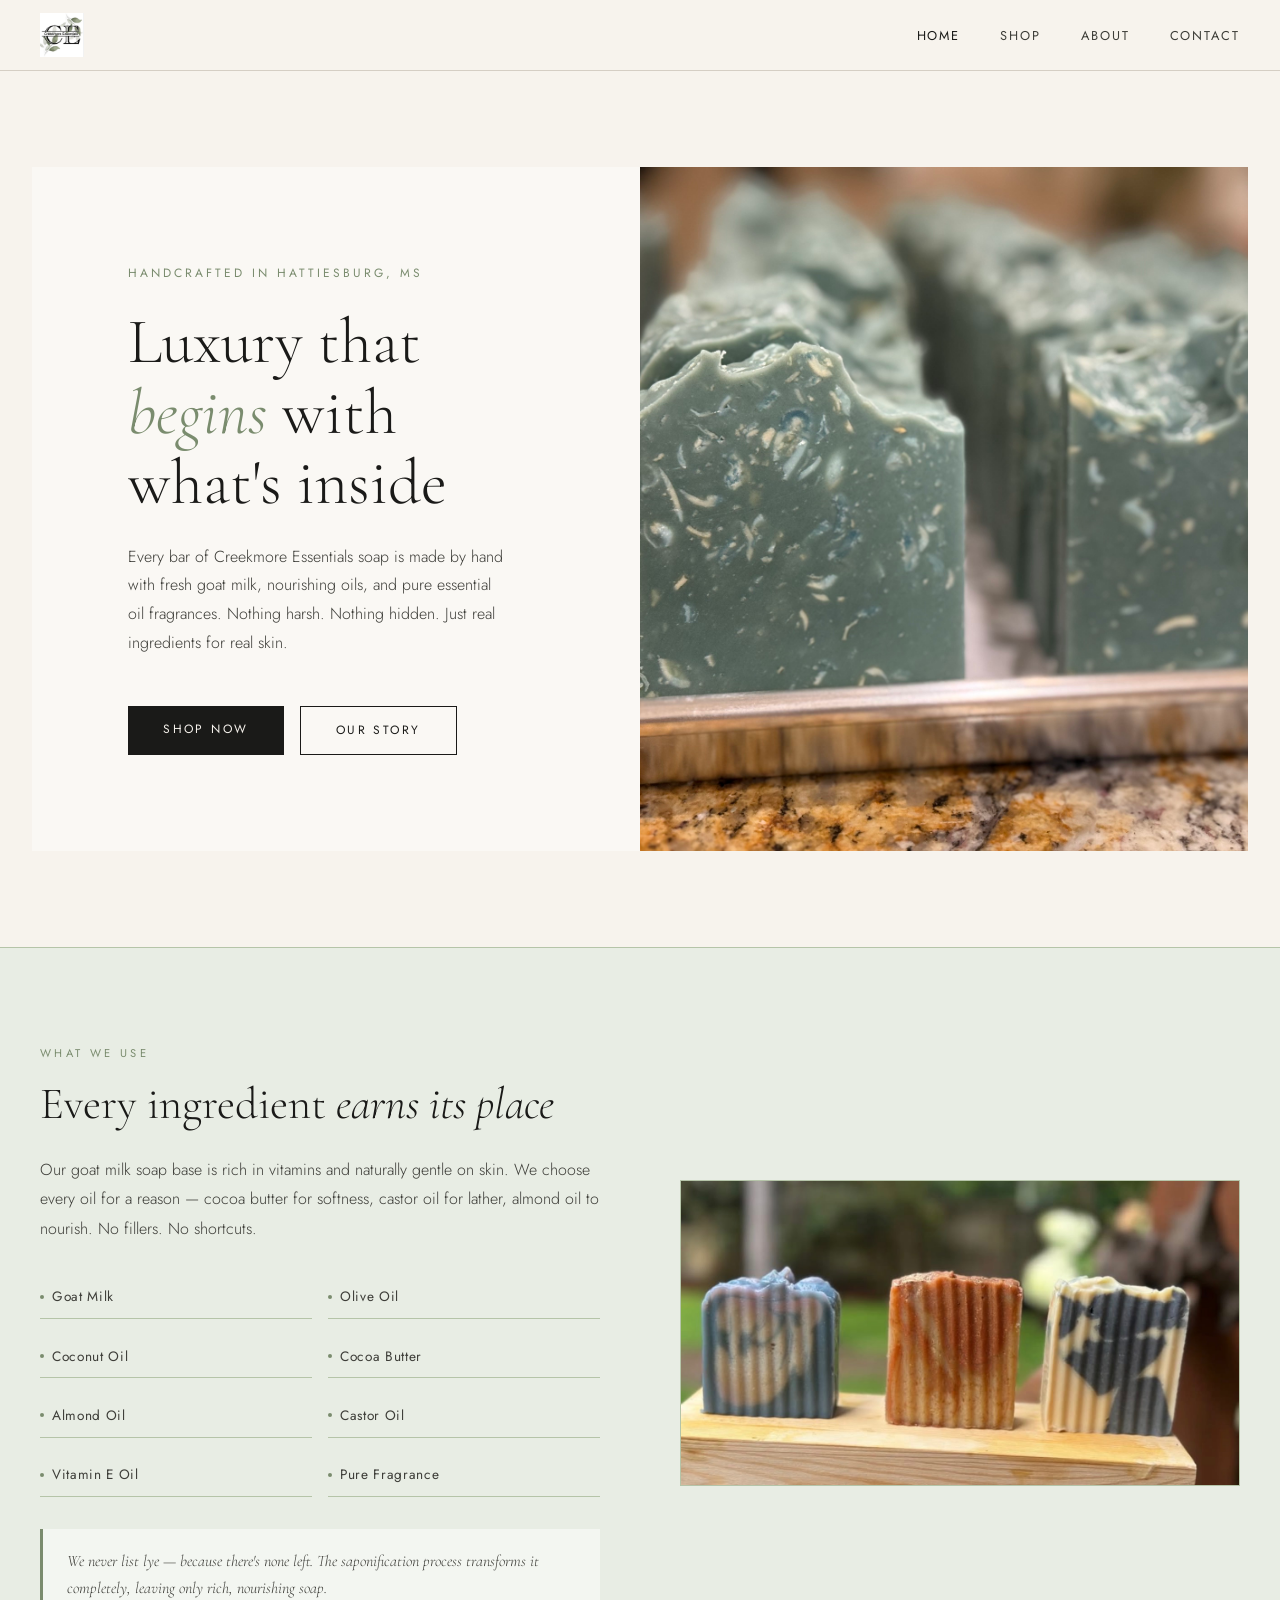
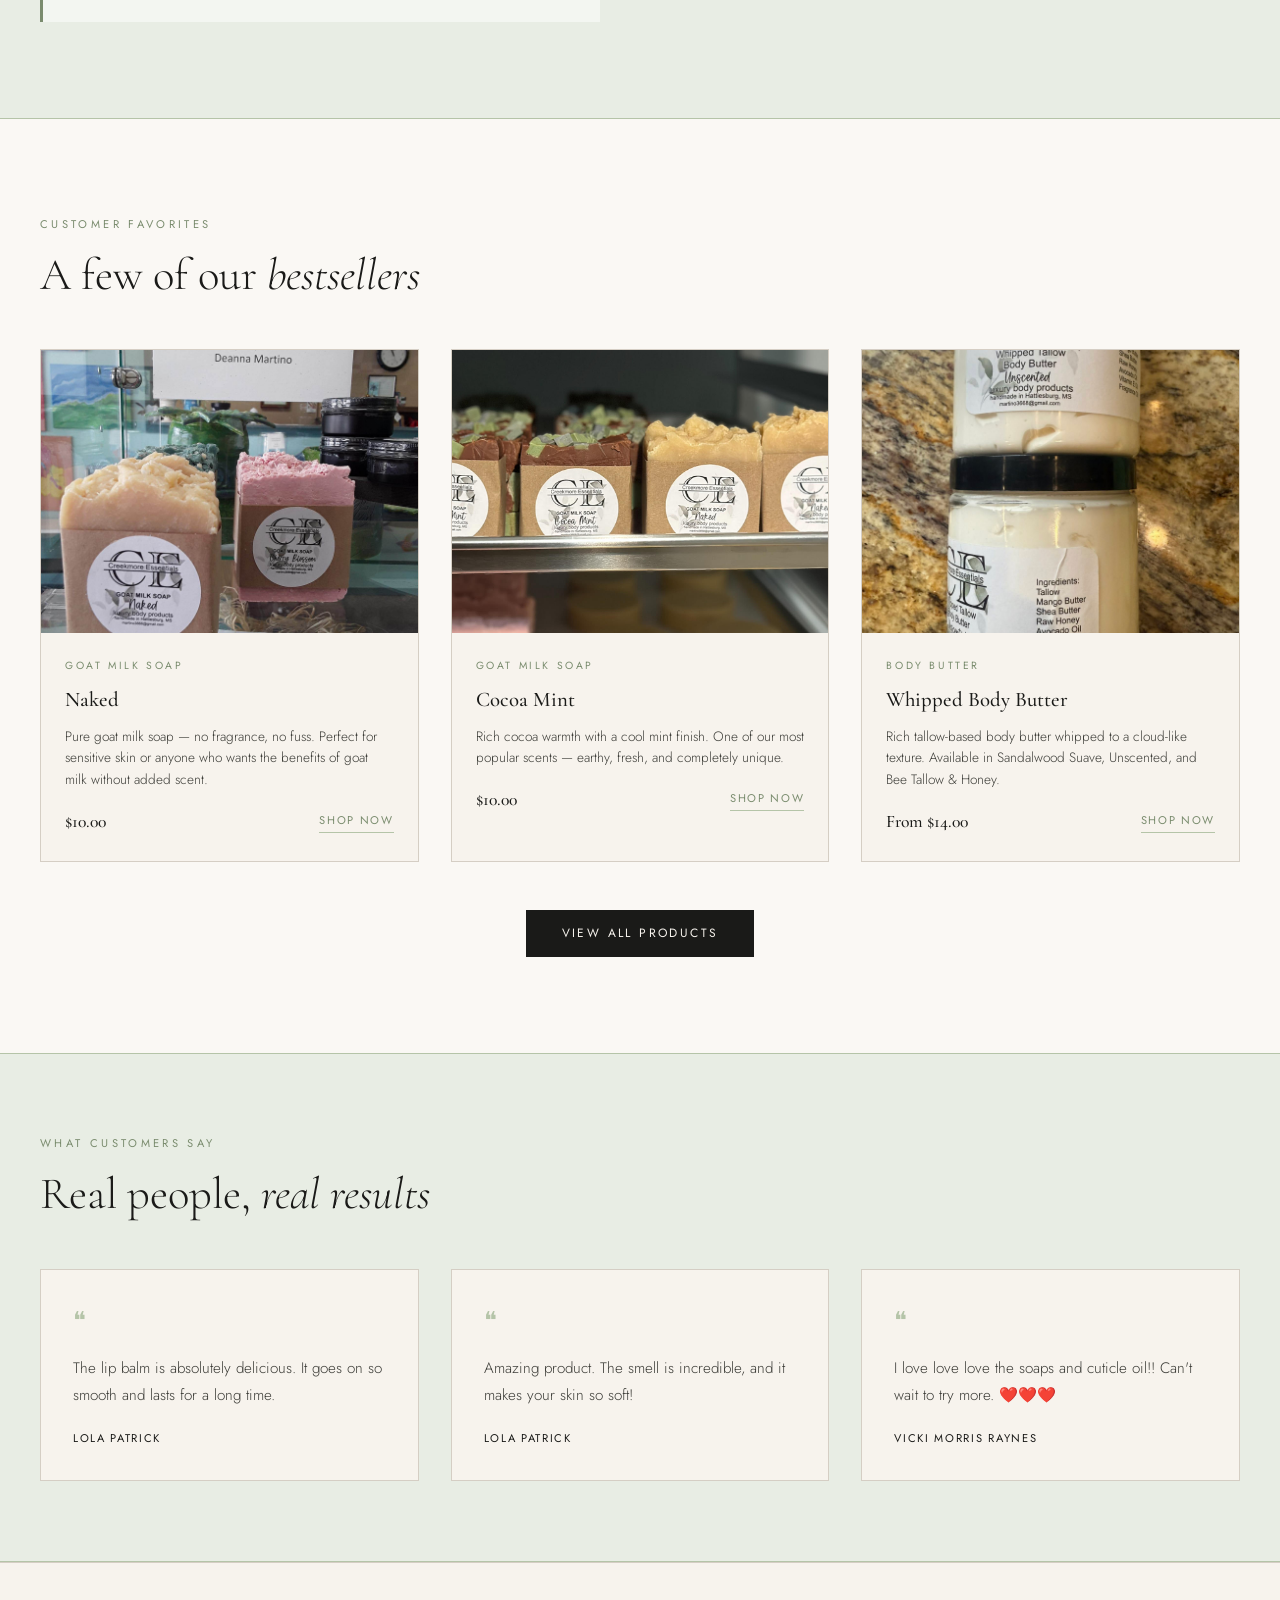
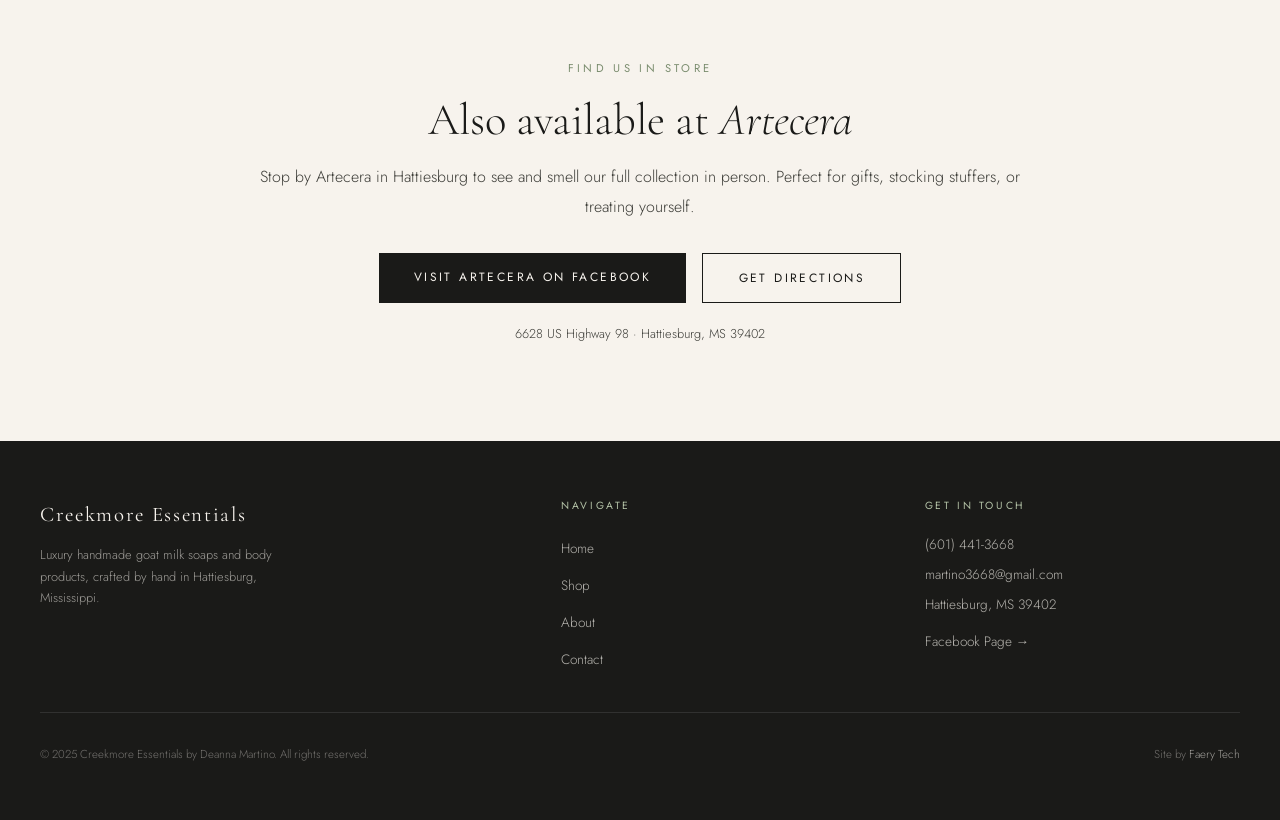
==== index.html @ b6f65c26 "initial commit" ====
<!DOCTYPE html>
<html lang="en">
<head>
  <meta charset="UTF-8" />
  <meta name="viewport" content="width=device-width, initial-scale=1.0" />
  <title>Creekmore Essentials — Luxury Handmade Soaps & Body Products</title>
  <meta name="description" content="Handcrafted luxury goat milk soaps and body products by Deanna Martino. Made with love in Hattiesburg, MS." />
  <link rel="stylesheet" href="styles.css" />
</head>
<body>

  <!-- ===== NAVIGATION ===== -->
  <nav class="nav">
    <div class="nav-inner">
      <a href="index.html" class="nav-logo"><img src="Images/logo.jpg" alt="Creekmore Essentials" /></a>
      <ul class="nav-links" id="navLinks">
        <li><a href="index.html" class="active">Home</a></li>
        <li><a href="shop.html">Shop</a></li>
        <li><a href="about.html">About</a></li>
        <li><a href="contact.html">Contact</a></li>
      </ul>
      <button class="nav-toggle" id="navToggle" aria-label="Toggle navigation">
        <span></span>
        <span></span>
        <span></span>
      </button>
    </div>
  </nav>

  <!-- ===== HERO ===== -->
  <section class="hero">
    <div class="hero-content">
      <p class="hero-eyebrow">Handcrafted in Hattiesburg, MS</p>
      <h1 class="hero-heading">Luxury that <em>begins</em> with what's inside</h1>
      <p class="hero-subtext">Every bar of Creekmore Essentials soap is made by hand with fresh goat milk, nourishing oils, and pure essential oil fragrances. Nothing harsh. Nothing hidden. Just real ingredients for real skin.</p>
      <div class="hero-ctas">
        <a href="shop.html" class="btn-primary">Shop Now</a>
        <a href="about.html" class="btn-outline">Our Story</a>
      </div>
    </div>
    <div class="hero-image">
      <img src="Images/15.jpg" alt="Creekmore Essentials handmade goat milk soaps" />
    </div>
  </section>

  <!-- ===== WHAT'S INSIDE ===== -->
  <section class="ingredients-section">
    <div class="section-inner">
      <div class="ingredients-grid">
        <div>
          <span class="section-label">What We Use</span>
          <h2 class="section-heading">Every ingredient <em>earns its place</em></h2>
          <p class="section-body">Our goat milk soap base is rich in vitamins and naturally gentle on skin. We choose every oil for a reason — cocoa butter for softness, castor oil for lather, almond oil to nourish. No fillers. No shortcuts.</p>
          <ul class="ingredients-list">
            <li>Goat Milk</li>
            <li>Olive Oil</li>
            <li>Coconut Oil</li>
            <li>Cocoa Butter</li>
            <li>Almond Oil</li>
            <li>Castor Oil</li>
            <li>Vitamin E Oil</li>
            <li>Pure Fragrance</li>
          </ul>
          <div class="ingredients-note">
            <p>We never list lye — because there's none left. The saponification process transforms it completely, leaving only rich, nourishing soap.</p>
          </div>
        </div>
        <div>
          <img src="Images/2.jpg" alt="Creekmore Essentials soap bars showing texture and craftsmanship" style="width:100%; border: 1px solid var(--sage-light);" />
        </div>
      </div>
    </div>
  </section>

  <!-- ===== FEATURED PRODUCTS ===== -->
  <section class="featured-section">
    <div class="section-inner">
      <span class="section-label">Customer Favorites</span>
      <h2 class="section-heading">A few of our <em>bestsellers</em></h2>
      <div class="featured-grid">

        <div class="product-card" onclick="location.href='shop.html'">
          <div class="product-card-image">
            <img src="Images/3.jpg" alt="Naked Goat Milk Soap" />
          </div>
          <div class="product-card-body">
            <p class="product-card-category">Goat Milk Soap</p>
            <h3 class="product-card-name">Naked</h3>
            <p class="product-card-desc">Pure goat milk soap — no fragrance, no fuss. Perfect for sensitive skin or anyone who wants the benefits of goat milk without added scent.</p>
            <div class="product-card-footer">
              <span class="product-price">$10.00</span>
              <a href="shop.html" class="product-link">Shop Now</a>
            </div>
          </div>
        </div>

        <div class="product-card" onclick="location.href='shop.html'">
          <div class="product-card-image">
            <img src="Images/5.jpg" alt="Cocoa Mint Goat Milk Soap" />
          </div>
          <div class="product-card-body">
            <p class="product-card-category">Goat Milk Soap</p>
            <h3 class="product-card-name">Cocoa Mint</h3>
            <p class="product-card-desc">Rich cocoa warmth with a cool mint finish. One of our most popular scents — earthy, fresh, and completely unique.</p>
            <div class="product-card-footer">
              <span class="product-price">$10.00</span>
              <a href="shop.html" class="product-link">Shop Now</a>
            </div>
          </div>
        </div>

        <div class="product-card" onclick="location.href='shop.html'">
          <div class="product-card-image">
            <img src="Images/whippedtallowbodybutter.jpg" alt="Creekmore Essentials Body Butter" />
          </div>
          <div class="product-card-body">
            <p class="product-card-category">Body Butter</p>
            <h3 class="product-card-name">Whipped Body Butter</h3>
            <p class="product-card-desc">Rich tallow-based body butter whipped to a cloud-like texture. Available in Sandalwood Suave, Unscented, and Bee Tallow & Honey.</p>
            <div class="product-card-footer">
              <span class="product-price">From $14.00</span>
              <a href="shop.html" class="product-link">Shop Now</a>
            </div>
          </div>
        </div>

      </div>
      <div class="featured-cta">
        <a href="shop.html" class="btn-primary">View All Products</a>
      </div>
    </div>
  </section>

  <!-- ===== REVIEWS ===== -->
  <section style="padding: 5rem 2rem; background-color: var(--sage-pale); border-top: 1px solid var(--sage-light); border-bottom: 1px solid var(--sage-light);">
    <div class="section-inner">
      <span class="section-label">What Customers Say</span>
      <h2 class="section-heading">Real people, <em>real results</em></h2>
      <div style="display: grid; grid-template-columns: repeat(3, 1fr); gap: 2rem; margin-top: 3rem;">

        <div style="background: var(--cream); border: 1px solid var(--border); padding: 2rem;">
          <p style="font-family: var(--font-display); font-size: 1.5rem; color: var(--sage-light); margin-bottom: 0.75rem;">❝</p>
          <p style="font-size: 0.95rem; font-weight: 300; color: var(--ink-light); line-height: 1.8; margin-bottom: 1.25rem;">The lip balm is absolutely delicious. It goes on so smooth and lasts for a long time.</p>
          <p style="font-size: 0.7rem; font-weight: 400; letter-spacing: 0.15em; text-transform: uppercase; color: var(--ink);">Lola Patrick</p>
        </div>

        <div style="background: var(--cream); border: 1px solid var(--border); padding: 2rem;">
          <p style="font-family: var(--font-display); font-size: 1.5rem; color: var(--sage-light); margin-bottom: 0.75rem;">❝</p>
          <p style="font-size: 0.95rem; font-weight: 300; color: var(--ink-light); line-height: 1.8; margin-bottom: 1.25rem;">Amazing product. The smell is incredible, and it makes your skin so soft!</p>
          <p style="font-size: 0.7rem; font-weight: 400; letter-spacing: 0.15em; text-transform: uppercase; color: var(--ink);">Lola Patrick</p>
        </div>

        <div style="background: var(--cream); border: 1px solid var(--border); padding: 2rem;">
          <p style="font-family: var(--font-display); font-size: 1.5rem; color: var(--sage-light); margin-bottom: 0.75rem;">❝</p>
          <p style="font-size: 0.95rem; font-weight: 300; color: var(--ink-light); line-height: 1.8; margin-bottom: 1.25rem;">I love love love the soaps and cuticle oil!! Can't wait to try more. ❤️❤️❤️</p>
          <p style="font-size: 0.7rem; font-weight: 400; letter-spacing: 0.15em; text-transform: uppercase; color: var(--ink);">Vicki Morris Raynes</p>
        </div>

      </div>
    </div>
  </section>

  <!-- ===== SOLD AT ===== -->
  <section class="retail-section">
    <div class="retail-inner">
      <span class="section-label">Find Us In Store</span>
      <h2 class="section-heading">Also available at <em>Artecera</em></h2>
      <p class="section-body">Stop by Artecera in Hattiesburg to see and smell our full collection in person. Perfect for gifts, stocking stuffers, or treating yourself.</p>
      <div style="display:flex; gap:1rem; flex-wrap:wrap; justify-content:center; margin-top:1.5rem;">
        <a href="https://www.facebook.com/artceterastore/" target="_blank" class="btn-primary">Visit Artecera on Facebook</a>
        <a href="https://maps.google.com/?q=6628+US+Highway+98,+Hattiesburg,+MS+39402" target="_blank" class="btn-outline">Get Directions</a>
      </div>
      <p style="font-size:0.8rem; color:var(--ink-light); margin-top:1.25rem;">6628 US Highway 98 · Hattiesburg, MS 39402</p>
    </div>
  </section>

  <!-- ===== FOOTER ===== -->
  <footer class="footer">
    <div class="footer-inner">
      <div>
        <p class="footer-brand-name">Creekmore Essentials</p>
        <p class="footer-tagline">Luxury handmade goat milk soaps and body products, crafted by hand in Hattiesburg, Mississippi.</p>
      </div>
      <div>
        <p class="footer-heading">Navigate</p>
        <ul class="footer-links">
          <li><a href="index.html">Home</a></li>
          <li><a href="shop.html">Shop</a></li>
          <li><a href="about.html">About</a></li>
          <li><a href="contact.html">Contact</a></li>
        </ul>
      </div>
      <div>
        <p class="footer-heading">Get in Touch</p>
        <p class="footer-contact-item"><a href="tel:6014413668">(601) 441-3668</a></p>
        <p class="footer-contact-item"><a href="mailto:martino3668@gmail.com">martino3668@gmail.com</a></p>
        <p class="footer-contact-item">Hattiesburg, MS 39402</p>
        <p class="footer-contact-item" style="margin-top:1rem;"><a href="https://www.facebook.com/profile.php?id=61579328254378" target="_blank">Facebook Page →</a></p>
      </div>
    </div>
    <div class="footer-bottom">
      <p class="footer-copyright">&copy; 2025 Creekmore Essentials by Deanna Martino. All rights reserved.</p>
      <p class="footer-made-by">Site by <a href="https://faerytech.net" target="_blank">Faery Tech</a></p>
    </div>
  </footer>

  <script src="main.js"></script>
</body>
</html>
---- styles.css ----
/* ============================================
   CREEKMORE ESSENTIALS — styles.css
   Luxury handmade soaps & body products
   Deanna Martino | Hattiesburg, MS
   ============================================ */

/* --- Google Fonts --- */
@import url('https://fonts.googleapis.com/css2?family=Cormorant+Garamond:ital,wght@0,300;0,400;0,500;0,600;1,300;1,400&family=Jost:wght@300;400;500&display=swap');

/* --- CSS Variables --- */
:root {
  --cream: #f7f3ed;
  --cream-dark: #ede7dd;
  --ink: #1a1a18;
  --ink-light: #3d3d38;
  --sage: #7a8c6e;
  --sage-light: #b5c4a8;
  --sage-pale: #e8ede4;
  --warm-white: #faf8f4;
  --border: #d5cec4;
  --font-display: 'Cormorant Garamond', Georgia, serif;
  --font-body: 'Jost', sans-serif;
  --transition: 0.3s ease;
}

/* --- Reset --- */
*, *::before, *::after {
  box-sizing: border-box;
  margin: 0;
  padding: 0;
}

html {
  scroll-behavior: smooth;
}

body {
  background-color: var(--cream);
  color: var(--ink);
  font-family: var(--font-body);
  font-weight: 300;
  font-size: 16px;
  line-height: 1.7;
  -webkit-font-smoothing: antialiased;
}

img {
  max-width: 100%;
  display: block;
}

a {
  color: inherit;
  text-decoration: none;
}

/* ============================================
   NAVIGATION
   ============================================ */

.nav {
  position: sticky;
  top: 0;
  z-index: 100;
  background-color: var(--cream);
  border-bottom: 1px solid var(--border);
  padding: 0 2rem;
}

.nav-inner {
  max-width: 1200px;
  margin: 0 auto;
  display: flex;
  align-items: center;
  justify-content: space-between;
  height: 70px;
}

.nav-logo {
  font-family: var(--font-display);
  font-size: 1.3rem;
  font-weight: 500;
  letter-spacing: 0.08em;
  text-transform: uppercase;
}

.nav-logo span {
  color: var(--sage);
}

.nav-logo img {
  height: 44px;
  max-width: 180px;
  width: auto;
  display: block;
}

.nav-links {
  display: flex;
  gap: 2.5rem;
  list-style: none;
}

.nav-links a {
  font-family: var(--font-body);
  font-size: 0.8rem;
  font-weight: 400;
  letter-spacing: 0.15em;
  text-transform: uppercase;
  color: var(--ink-light);
  transition: color var(--transition);
}

.nav-links a:hover,
.nav-links a.active {
  color: var(--ink);
}

/* Mobile nav toggle */
.nav-toggle {
  display: none;
  flex-direction: column;
  gap: 5px;
  cursor: pointer;
  background: none;
  border: none;
  padding: 4px;
}

.nav-toggle span {
  display: block;
  width: 24px;
  height: 1px;
  background-color: var(--ink);
  transition: var(--transition);
}

/* ============================================
   HERO — INDEX
   ============================================ */

.hero {
  min-height: 70vh;
  display: grid;
  grid-template-columns: 1fr 1fr;
  overflow: hidden;
}

.hero-content {
  display: flex;
  flex-direction: column;
  justify-content: center;
  padding: 6rem 5rem 6rem 6rem;
  background-color: var(--warm-white);
}

.hero-eyebrow {
  font-family: var(--font-body);
  font-size: 0.75rem;
  font-weight: 400;
  letter-spacing: 0.25em;
  text-transform: uppercase;
  color: var(--sage);
  margin-bottom: 1.5rem;
}

.hero-heading {
  font-family: var(--font-display);
  font-size: clamp(3rem, 5vw, 5.5rem);
  font-weight: 300;
  line-height: 1.1;
  color: var(--ink);
  margin-bottom: 1.5rem;
}

.hero-heading em {
  font-style: italic;
  color: var(--sage);
}

.hero-subtext {
  font-size: 1rem;
  font-weight: 300;
  color: var(--ink-light);
  max-width: 380px;
  margin-bottom: 3rem;
  line-height: 1.8;
}

.hero-ctas {
  display: flex;
  gap: 1rem;
  flex-wrap: wrap;
}

.btn-primary {
  display: inline-block;
  padding: 0.85rem 2.2rem;
  background-color: var(--ink);
  color: var(--cream);
  font-family: var(--font-body);
  font-size: 0.75rem;
  font-weight: 400;
  letter-spacing: 0.2em;
  text-transform: uppercase;
  transition: background-color var(--transition), color var(--transition);
}

.btn-primary:hover {
  background-color: var(--sage);
}

.btn-outline {
  display: inline-block;
  padding: 0.85rem 2.2rem;
  border: 1px solid var(--ink);
  color: var(--ink);
  font-family: var(--font-body);
  font-size: 0.75rem;
  font-weight: 400;
  letter-spacing: 0.2em;
  text-transform: uppercase;
  transition: background-color var(--transition), color var(--transition), border-color var(--transition);
}

.btn-outline:hover {
  background-color: var(--ink);
  color: var(--cream);
}

.hero-image {
  position: relative;
  overflow: hidden;
}

.hero-image img {
  width: 100%;
  height: 100%;
  object-fit: cover;
  object-position: center;
}

/* ============================================
   SECTION COMMONS
   ============================================ */

section {
  padding: 6rem 2rem;
}

.section-inner {
  max-width: 1200px;
  margin: 0 auto;
}

.section-label {
  font-family: var(--font-body);
  font-size: 0.7rem;
  font-weight: 400;
  letter-spacing: 0.3em;
  text-transform: uppercase;
  color: var(--sage);
  margin-bottom: 1rem;
  display: block;
}

.section-heading {
  font-family: var(--font-display);
  font-size: clamp(2rem, 3.5vw, 3.5rem);
  font-weight: 300;
  line-height: 1.15;
  color: var(--ink);
  margin-bottom: 1.5rem;
}

.section-heading em {
  font-style: italic;
}

.section-body {
  font-size: 1rem;
  font-weight: 300;
  color: var(--ink-light);
  max-width: 600px;
  line-height: 1.85;
}

/* ============================================
   INGREDIENTS HIGHLIGHT — INDEX
   ============================================ */

.ingredients-section {
  background-color: var(--sage-pale);
  border-top: 1px solid var(--sage-light);
  border-bottom: 1px solid var(--sage-light);
}

.ingredients-grid {
  display: grid;
  grid-template-columns: 1fr 1fr;
  gap: 5rem;
  align-items: center;
}

.ingredients-list {
  display: grid;
  grid-template-columns: 1fr 1fr;
  gap: 1rem;
  list-style: none;
  margin-top: 2rem;
}

.ingredients-list li {
  font-size: 0.85rem;
  font-weight: 400;
  letter-spacing: 0.05em;
  color: var(--ink-light);
  padding: 0.6rem 0;
  border-bottom: 1px solid var(--sage-light);
  display: flex;
  align-items: center;
  gap: 0.5rem;
}

.ingredients-list li::before {
  content: '';
  display: inline-block;
  width: 4px;
  height: 4px;
  border-radius: 50%;
  background-color: var(--sage);
  flex-shrink: 0;
}

.ingredients-note {
  margin-top: 2rem;
  padding: 1.2rem 1.5rem;
  border-left: 3px solid var(--sage);
  background-color: rgba(255,255,255,0.5);
}

.ingredients-note p {
  font-family: var(--font-display);
  font-style: italic;
  font-size: 1rem;
  color: var(--ink-light);
  line-height: 1.7;
}

/* ============================================
   FEATURED PRODUCTS — INDEX
   ============================================ */

.featured-section {
  background-color: var(--warm-white);
}

.featured-grid {
  display: grid;
  grid-template-columns: repeat(3, 1fr);
  gap: 2rem;
  margin-top: 3rem;
}

.product-card {
  background-color: var(--cream);
  border: 1px solid var(--border);
  overflow: hidden;
  transition: transform var(--transition), box-shadow var(--transition);
  cursor: pointer;
}

.product-card:hover {
  transform: translateY(-4px);
  box-shadow: 0 12px 40px rgba(26,26,24,0.08);
}

.product-card-image {
  aspect-ratio: 4/3;
  overflow: hidden;
  background-color: var(--cream-dark);
}

.product-card-image img {
  width: 100%;
  height: 100%;
  object-fit: cover;
  transition: transform 0.5s ease;
}

.product-card:hover .product-card-image img {
  transform: scale(1.04);
}

.product-card-body {
  padding: 1.5rem;
}

.product-card-category {
  font-size: 0.65rem;
  font-weight: 400;
  letter-spacing: 0.25em;
  text-transform: uppercase;
  color: var(--sage);
  margin-bottom: 0.5rem;
}

.product-card-name {
  font-family: var(--font-display);
  font-size: 1.3rem;
  font-weight: 500;
  color: var(--ink);
  margin-bottom: 0.5rem;
}

.product-card-desc {
  font-size: 0.85rem;
  font-weight: 300;
  color: var(--ink-light);
  line-height: 1.6;
  margin-bottom: 1rem;
}

.product-card-footer {
  display: flex;
  align-items: center;
  justify-content: space-between;
}

.product-price {
  font-family: var(--font-display);
  font-size: 1.1rem;
  font-weight: 500;
  color: var(--ink);
}

.product-link {
  font-size: 0.7rem;
  font-weight: 400;
  letter-spacing: 0.15em;
  text-transform: uppercase;
  color: var(--sage);
  border-bottom: 1px solid var(--sage-light);
  padding-bottom: 2px;
  transition: color var(--transition), border-color var(--transition);
}

.product-link:hover {
  color: var(--ink);
  border-color: var(--ink);
}

.featured-cta {
  text-align: center;
  margin-top: 3rem;
}

/* ============================================
   SOLD AT — INDEX
   ============================================ */

.retail-section {
  background-color: var(--cream);
  border-top: 1px solid var(--border);
}

.retail-inner {
  max-width: 800px;
  margin: 0 auto;
  text-align: center;
}

.retail-inner .section-heading {
  margin-bottom: 1rem;
}

.retail-inner .section-body {
  max-width: 100%;
  margin: 0 auto 2rem;
}

.retail-tag {
  display: inline-block;
  padding: 0.6rem 1.5rem;
  border: 1px solid var(--ink);
  font-size: 0.75rem;
  font-weight: 400;
  letter-spacing: 0.2em;
  text-transform: uppercase;
  color: var(--ink);
}

/* ============================================
   SHOP PAGE
   ============================================ */

.shop-hero {
  background-color: var(--sage-pale);
  padding: 5rem 2rem 4rem;
  text-align: center;
  border-bottom: 1px solid var(--sage-light);
}

.shop-hero .section-heading {
  margin: 0 auto 1rem;
}

.shop-hero .section-body {
  margin: 0 auto;
  text-align: center;
}

.shop-categories {
  display: flex;
  gap: 0.75rem;
  flex-wrap: wrap;
  justify-content: center;
  margin-top: 2.5rem;
}

.category-btn {
  padding: 0.5rem 1.4rem;
  border: 1px solid var(--border);
  background: var(--cream);
  color: var(--ink-light);
  font-family: var(--font-body);
  font-size: 0.7rem;
  font-weight: 400;
  letter-spacing: 0.15em;
  text-transform: uppercase;
  cursor: pointer;
  transition: all var(--transition);
}

.category-btn:hover,
.category-btn.active {
  background-color: var(--ink);
  color: var(--cream);
  border-color: var(--ink);
}

.shop-section {
  padding: 5rem 2rem;
  background-color: var(--warm-white);
}

.shop-section + .shop-section {
  background-color: var(--cream);
}

.shop-category-heading {
  font-family: var(--font-display);
  font-size: 0.75rem;
  font-weight: 400;
  letter-spacing: 0.3em;
  text-transform: uppercase;
  color: var(--sage);
  margin-bottom: 0.5rem;
}

.shop-category-title {
  font-family: var(--font-display);
  font-size: clamp(1.8rem, 2.5vw, 2.5rem);
  font-weight: 300;
  color: var(--ink);
  margin-bottom: 0.75rem;
}

.shop-category-desc {
  font-size: 0.9rem;
  font-weight: 300;
  color: var(--ink-light);
  max-width: 550px;
  line-height: 1.8;
  margin-bottom: 3rem;
}

.shop-grid {
  display: grid;
  grid-template-columns: repeat(auto-fill, minmax(260px, 1fr));
  gap: 1.5rem;
}

/* Stripe buy button placeholder */
.shop-item {
  background-color: var(--cream);
  border: 1px solid var(--border);
  overflow: hidden;
  transition: transform var(--transition), box-shadow var(--transition);
}

.shop-item:hover {
  transform: translateY(-3px);
  box-shadow: 0 10px 30px rgba(26,26,24,0.07);
}

.shop-item-image {
  aspect-ratio: 1/1;
  overflow: hidden;
  background-color: var(--cream-dark);
}

.shop-item-image img {
  width: 100%;
  height: 100%;
  object-fit: cover;
  transition: transform 0.5s ease;
}

.shop-item:hover .shop-item-image img {
  transform: scale(1.04);
}

.shop-item-info {
  padding: 1.25rem;
}

.shop-item-name {
  font-family: var(--font-display);
  font-size: 1.2rem;
  font-weight: 500;
  color: var(--ink);
  margin-bottom: 0.35rem;
}

.shop-item-scent {
  font-size: 0.78rem;
  font-weight: 300;
  color: var(--ink-light);
  margin-bottom: 0.75rem;
}

.shop-item-ingredients {
  font-size: 0.72rem;
  font-weight: 300;
  color: var(--sage);
  letter-spacing: 0.05em;
  line-height: 1.6;
  margin-bottom: 1rem;
  border-top: 1px solid var(--border);
  padding-top: 0.75rem;
}

.shop-item-footer {
  display: flex;
  align-items: center;
  justify-content: space-between;
  margin-top: 0.5rem;
}

.shop-item-price {
  font-family: var(--font-display);
  font-size: 1.2rem;
  font-weight: 500;
  color: var(--ink);
}

.btn-add-cart {
  padding: 0.55rem 1.2rem;
  background-color: var(--ink);
  color: var(--cream);
  font-family: var(--font-body);
  font-size: 0.65rem;
  font-weight: 400;
  letter-spacing: 0.15em;
  text-transform: uppercase;
  border: none;
  cursor: pointer;
  transition: background-color var(--transition);
}

.btn-add-cart:hover {
  background-color: var(--sage);
}

.stripe-note {
  text-align: center;
  margin-top: 3rem;
  padding: 1.5rem;
  border: 1px solid var(--border);
  max-width: 500px;
  margin-left: auto;
  margin-right: auto;
}

.stripe-note p {
  font-size: 0.8rem;
  font-weight: 300;
  color: var(--ink-light);
  line-height: 1.7;
}

/* ============================================
   ABOUT PAGE
   ============================================ */

.about-hero {
  background-color: var(--sage-pale);
  padding: 6rem 2rem;
  border-bottom: 1px solid var(--sage-light);
}

.about-hero-inner {
  max-width: 1100px;
  margin: 0 auto;
  display: grid;
  grid-template-columns: 1fr 1fr;
  gap: 5rem;
  align-items: center;
}

.about-image {
  border: 1px solid var(--sage-light);
  overflow: hidden;
}

.about-image img {
  width: 100%;
  aspect-ratio: 3/4;
  object-fit: cover;
}

.about-story {
  padding: 4rem 2rem;
}

.about-story-inner {
  max-width: 700px;
  margin: 0 auto;
}

.about-story p {
  font-size: 1rem;
  font-weight: 300;
  color: var(--ink-light);
  line-height: 1.9;
  margin-bottom: 1.5rem;
}

.about-story p:first-of-type {
  font-family: var(--font-display);
  font-size: 1.2rem;
  font-weight: 400;
  font-style: italic;
  color: var(--ink);
  line-height: 1.7;
}

.about-values {
  background-color: var(--cream-dark);
  padding: 5rem 2rem;
}

.values-grid {
  display: grid;
  grid-template-columns: repeat(3, 1fr);
  gap: 2rem;
  margin-top: 3rem;
}

.value-item {
  padding: 2rem;
  background-color: var(--cream);
  border: 1px solid var(--border);
}

.value-number {
  font-family: var(--font-display);
  font-size: 3rem;
  font-weight: 300;
  color: var(--sage-light);
  line-height: 1;
  margin-bottom: 1rem;
}

.value-title {
  font-family: var(--font-display);
  font-size: 1.2rem;
  font-weight: 500;
  color: var(--ink);
  margin-bottom: 0.75rem;
}

.value-text {
  font-size: 0.875rem;
  font-weight: 300;
  color: var(--ink-light);
  line-height: 1.75;
}

/* ============================================
   CONTACT PAGE
   ============================================ */

.contact-hero {
  background-color: var(--sage-pale);
  padding: 5rem 2rem 4rem;
  text-align: center;
  border-bottom: 1px solid var(--sage-light);
}

.contact-section {
  padding: 5rem 2rem;
  background-color: var(--warm-white);
}

.contact-grid {
  max-width: 1000px;
  margin: 0 auto;
  display: grid;
  grid-template-columns: 1fr 1.5fr;
  gap: 5rem;
}

.contact-info h3 {
  font-family: var(--font-display);
  font-size: 1.5rem;
  font-weight: 400;
  color: var(--ink);
  margin-bottom: 1.5rem;
}

.contact-detail {
  margin-bottom: 1.5rem;
}

.contact-detail-label {
  font-size: 0.65rem;
  font-weight: 400;
  letter-spacing: 0.25em;
  text-transform: uppercase;
  color: var(--sage);
  display: block;
  margin-bottom: 0.3rem;
}

.contact-detail-value {
  font-size: 0.95rem;
  font-weight: 300;
  color: var(--ink);
  line-height: 1.6;
}

.contact-detail-value a {
  border-bottom: 1px solid var(--border);
  transition: border-color var(--transition), color var(--transition);
}

.contact-detail-value a:hover {
  color: var(--sage);
  border-color: var(--sage);
}

.contact-social {
  margin-top: 2rem;
  padding-top: 2rem;
  border-top: 1px solid var(--border);
}

.contact-social p {
  font-size: 0.65rem;
  font-weight: 400;
  letter-spacing: 0.25em;
  text-transform: uppercase;
  color: var(--sage);
  margin-bottom: 0.75rem;
}

.contact-social a {
  font-size: 0.9rem;
  font-weight: 400;
  color: var(--ink);
  display: flex;
  align-items: center;
  gap: 0.5rem;
  transition: color var(--transition);
}

.contact-social a:hover {
  color: var(--sage);
}

/* Contact form */
.contact-form {
  display: flex;
  flex-direction: column;
  gap: 1.25rem;
}

.form-group {
  display: flex;
  flex-direction: column;
  gap: 0.4rem;
}

.form-label {
  font-size: 0.65rem;
  font-weight: 400;
  letter-spacing: 0.2em;
  text-transform: uppercase;
  color: var(--ink-light);
}

.form-input,
.form-textarea,
.form-select {
  background-color: var(--cream);
  border: 1px solid var(--border);
  padding: 0.75rem 1rem;
  font-family: var(--font-body);
  font-size: 0.9rem;
  font-weight: 300;
  color: var(--ink);
  outline: none;
  transition: border-color var(--transition);
  width: 100%;
  -webkit-appearance: none;
}

.form-input:focus,
.form-textarea:focus,
.form-select:focus {
  border-color: var(--sage);
}

.form-textarea {
  resize: vertical;
  min-height: 130px;
}

.form-submit {
  align-self: flex-start;
  margin-top: 0.5rem;
}

/* ============================================
   FOOTER
   ============================================ */

.footer {
  background-color: var(--ink);
  color: var(--cream);
  padding: 3.5rem 2rem;
}

.footer-inner {
  max-width: 1200px;
  margin: 0 auto;
  display: grid;
  grid-template-columns: 1.5fr 1fr 1fr;
  gap: 3rem;
}

.footer-brand-name {
  font-family: var(--font-display);
  font-size: 1.3rem;
  font-weight: 400;
  letter-spacing: 0.08em;
  margin-bottom: 0.75rem;
  color: var(--cream);
}

.footer-tagline {
  font-size: 0.8rem;
  font-weight: 300;
  color: rgba(247,243,237,0.6);
  line-height: 1.7;
  max-width: 260px;
}

.footer-heading {
  font-size: 0.65rem;
  font-weight: 400;
  letter-spacing: 0.25em;
  text-transform: uppercase;
  color: var(--sage-light);
  margin-bottom: 1.25rem;
}

.footer-links {
  list-style: none;
  display: flex;
  flex-direction: column;
  gap: 0.6rem;
}

.footer-links a {
  font-size: 0.85rem;
  font-weight: 300;
  color: rgba(247,243,237,0.7);
  transition: color var(--transition);
}

.footer-links a:hover {
  color: var(--cream);
}

.footer-contact-item {
  font-size: 0.85rem;
  font-weight: 300;
  color: rgba(247,243,237,0.7);
  margin-bottom: 0.5rem;
  line-height: 1.6;
}

.footer-contact-item a {
  color: inherit;
  transition: color var(--transition);
}

.footer-contact-item a:hover {
  color: var(--cream);
}

.footer-bottom {
  max-width: 1200px;
  margin: 2.5rem auto 0;
  padding-top: 2rem;
  border-top: 1px solid rgba(255,255,255,0.1);
  display: flex;
  align-items: center;
  justify-content: space-between;
}

.footer-copyright {
  font-size: 0.72rem;
  font-weight: 300;
  color: rgba(247,243,237,0.4);
}

.footer-made-by {
  font-size: 0.72rem;
  font-weight: 300;
  color: rgba(247,243,237,0.4);
}

.footer-made-by a {
  color: rgba(247,243,237,0.6);
  transition: color var(--transition);
}

.footer-made-by a:hover {
  color: var(--cream);
}

/* ============================================
   PAGE HEADER (inner pages)
   ============================================ */

.page-header {
  background-color: var(--sage-pale);
  padding: 4rem 2rem 3.5rem;
  border-bottom: 1px solid var(--sage-light);
  text-align: center;
}

.page-header .section-heading {
  margin: 0 auto 0.75rem;
}

.page-header .section-body {
  margin: 0 auto;
}

/* ============================================
   RESPONSIVE
   ============================================ */

@media (max-width: 900px) {
  .hero {
    grid-template-columns: 1fr;
    min-height: auto;
  }

  .hero-image {
    height: 50vw;
    min-height: 280px;
  }

  .hero-content {
    padding: 4rem 2rem;
  }

  .ingredients-grid,
  .about-hero-inner,
  .contact-grid {
    grid-template-columns: 1fr;
    gap: 3rem;
  }

  .featured-grid {
    grid-template-columns: 1fr 1fr;
  }

  .values-grid {
    grid-template-columns: 1fr;
  }

  .footer-inner {
    grid-template-columns: 1fr 1fr;
  }
}

@media (max-width: 600px) {
  .nav-links {
    display: none;
    flex-direction: column;
    position: fixed;
    top: 70px;
    left: 0;
    right: 0;
    background-color: var(--cream);
    padding: 2rem;
    gap: 1.5rem;
    border-bottom: 1px solid var(--border);
    z-index: 99;
  }

  .nav-links.open {
    display: flex;
  }

  .nav-toggle {
    display: flex;
  }

  .featured-grid,
  .shop-grid {
    grid-template-columns: 1fr;
  }

  .footer-inner {
    grid-template-columns: 1fr;
    gap: 2rem;
  }

  .footer-bottom {
    flex-direction: column;
    gap: 0.5rem;
    text-align: center;
  }

  .hero-content {
    padding: 3rem 1.5rem;
  }

  section {
    padding: 4rem 1.5rem;
  }
}
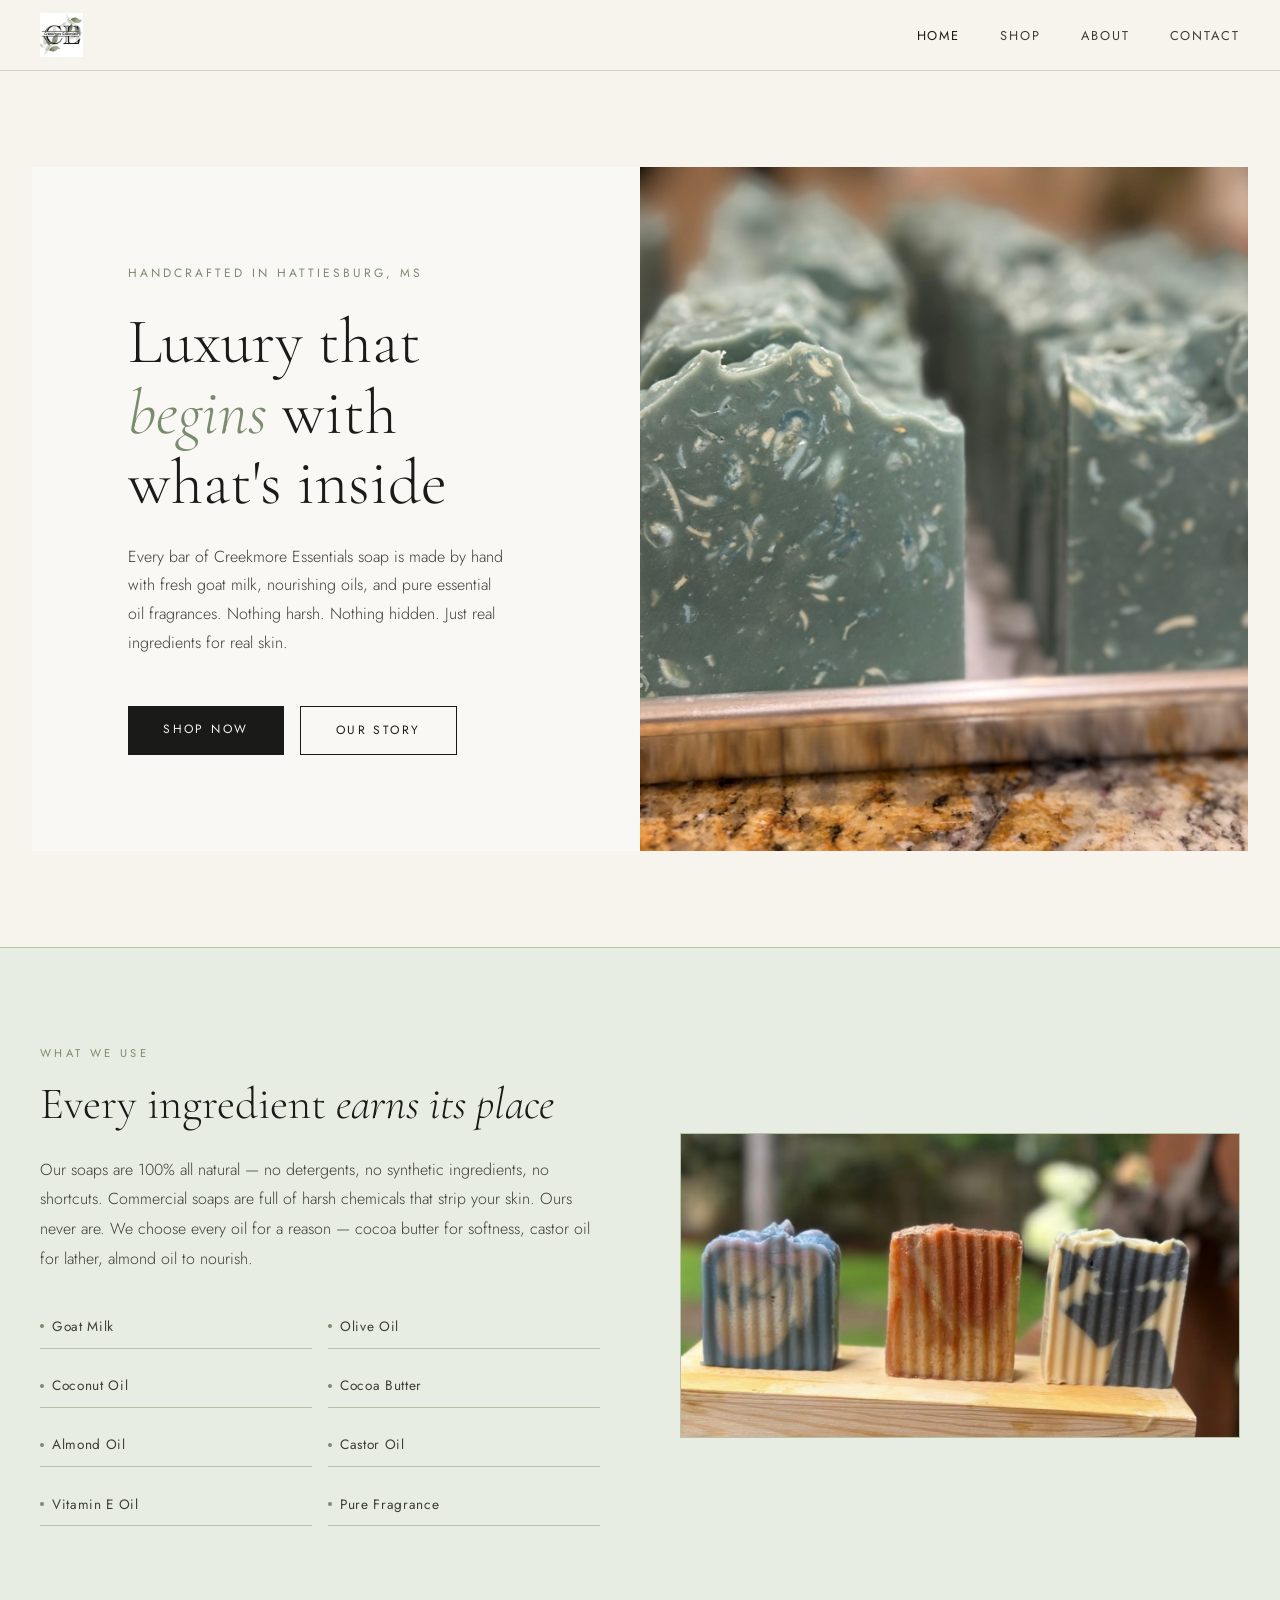
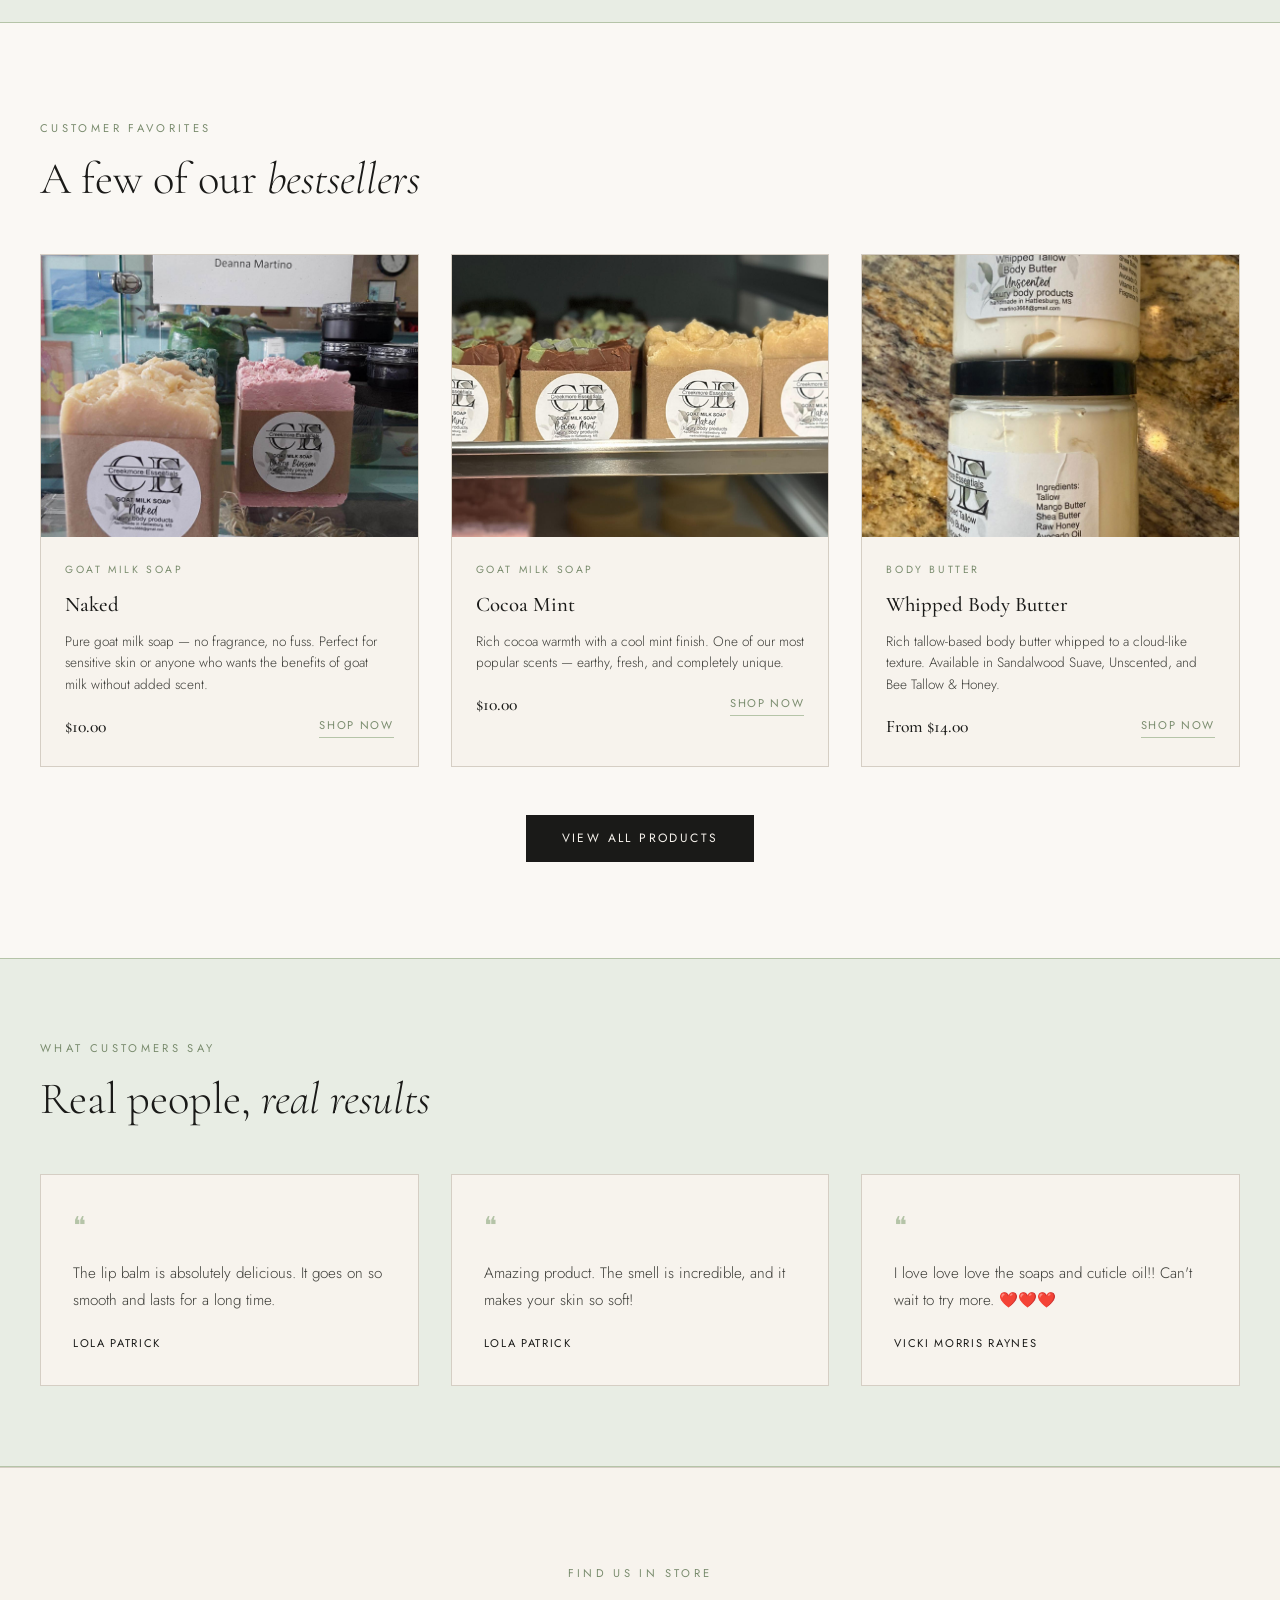
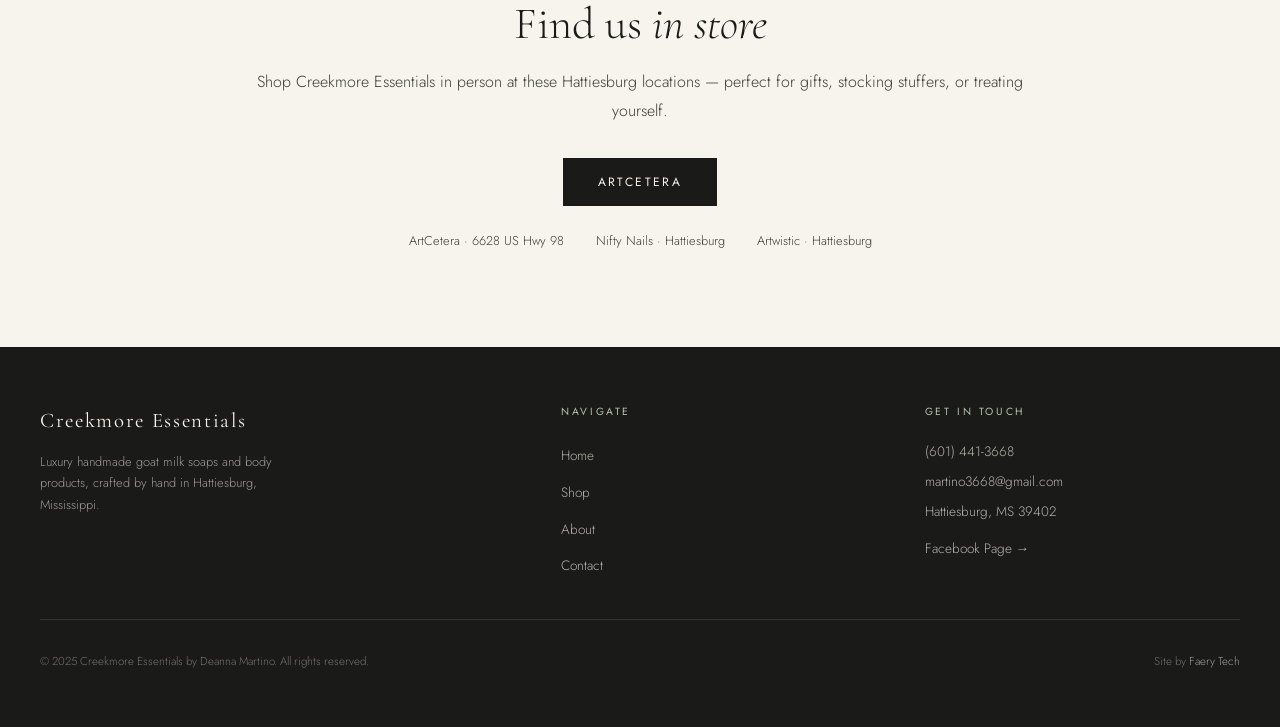
==== commit 3ba25574: "fixed some prices and added descriptions for several products based on customer feedback" ====
--- a/index.html
+++ b/index.html
@@ -50,7 +50,7 @@
         <div>
           <span class="section-label">What We Use</span>
           <h2 class="section-heading">Every ingredient <em>earns its place</em></h2>
-          <p class="section-body">Our goat milk soap base is rich in vitamins and naturally gentle on skin. We choose every oil for a reason — cocoa butter for softness, castor oil for lather, almond oil to nourish. No fillers. No shortcuts.</p>
+          <p class="section-body">Our soaps are 100% all natural — no detergents, no synthetic ingredients, no shortcuts. Commercial soaps are full of harsh chemicals that strip your skin. Ours never are. We choose every oil for a reason — cocoa butter for softness, castor oil for lather, almond oil to nourish.</p>
           <ul class="ingredients-list">
             <li>Goat Milk</li>
             <li>Olive Oil</li>
@@ -61,9 +61,7 @@
             <li>Vitamin E Oil</li>
             <li>Pure Fragrance</li>
           </ul>
-          <div class="ingredients-note">
-            <p>We never list lye — because there's none left. The saponification process transforms it completely, leaving only rich, nourishing soap.</p>
-          </div>
+
         </div>
         <div>
           <img src="Images/2.jpg" alt="Creekmore Essentials soap bars showing texture and craftsmanship" style="width:100%; border: 1px solid var(--sage-light);" />
@@ -164,13 +162,16 @@
   <section class="retail-section">
     <div class="retail-inner">
       <span class="section-label">Find Us In Store</span>
-      <h2 class="section-heading">Also available at <em>Artecera</em></h2>
-      <p class="section-body">Stop by Artecera in Hattiesburg to see and smell our full collection in person. Perfect for gifts, stocking stuffers, or treating yourself.</p>
+      <h2 class="section-heading">Find us <em>in store</em></h2>
+      <p class="section-body">Shop Creekmore Essentials in person at these Hattiesburg locations — perfect for gifts, stocking stuffers, or treating yourself.</p>
       <div style="display:flex; gap:1rem; flex-wrap:wrap; justify-content:center; margin-top:1.5rem;">
-        <a href="https://www.facebook.com/artceterastore/" target="_blank" class="btn-primary">Visit Artecera on Facebook</a>
-        <a href="https://maps.google.com/?q=6628+US+Highway+98,+Hattiesburg,+MS+39402" target="_blank" class="btn-outline">Get Directions</a>
-      </div>
-      <p style="font-size:0.8rem; color:var(--ink-light); margin-top:1.25rem;">6628 US Highway 98 · Hattiesburg, MS 39402</p>
+        <a href="https://www.facebook.com/artceterastore/" target="_blank" class="btn-primary">ArtCetera</a>
+      </div>
+      <div style="display:flex; gap:2rem; flex-wrap:wrap; justify-content:center; margin-top:1.5rem; font-size:0.8rem; color:var(--ink-light);">
+        <span>ArtCetera · 6628 US Hwy 98</span>
+        <span>Nifty Nails · Hattiesburg</span>
+        <span>Artwistic · Hattiesburg</span>
+      </div>
     </div>
   </section>
 
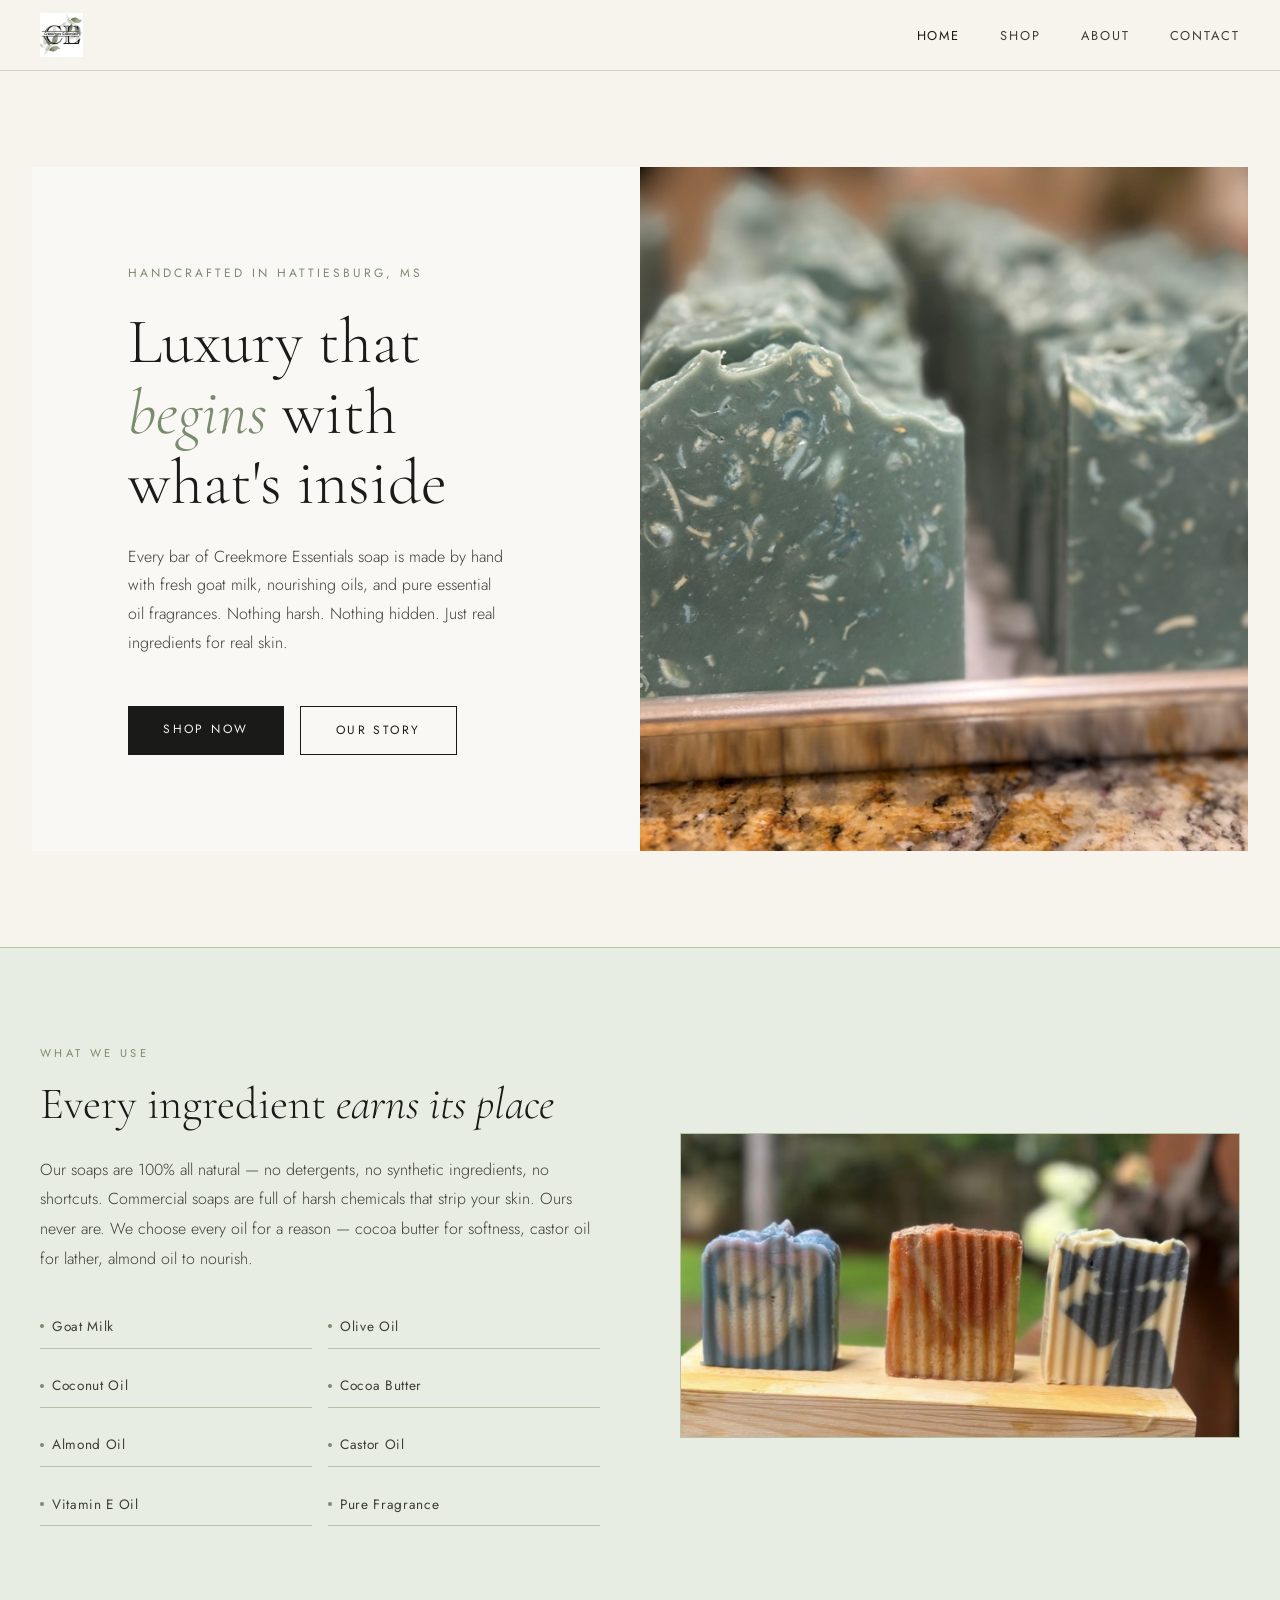
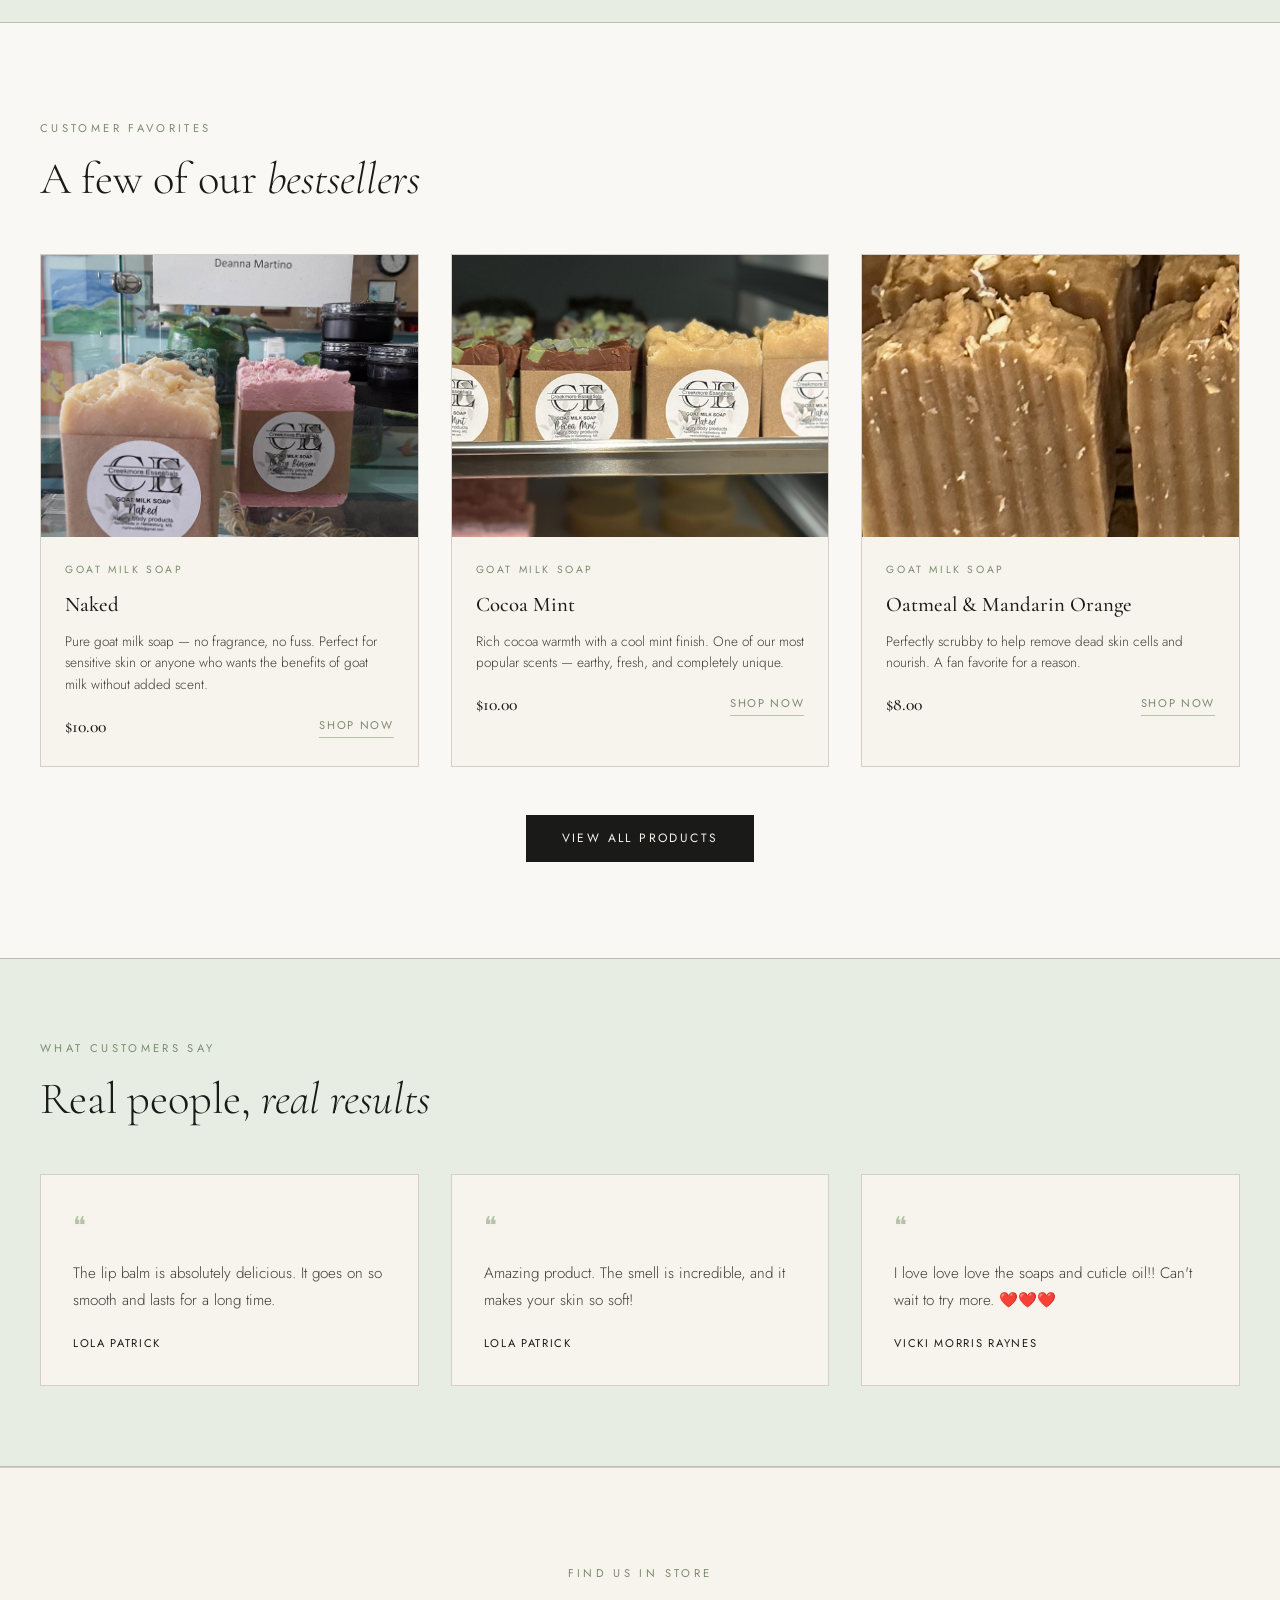
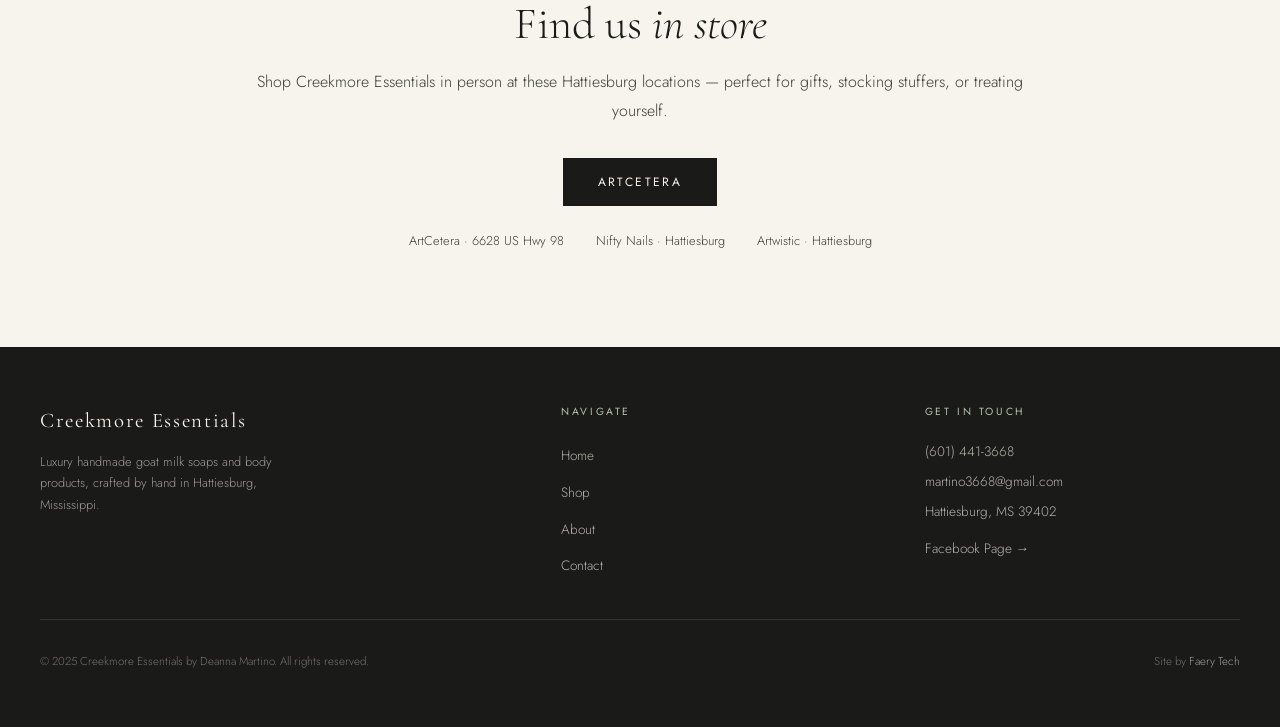
==== commit 3bb87ad0: "changed pictures and stuff" ====
--- a/index.html
+++ b/index.html
@@ -107,16 +107,17 @@
           </div>
         </div>
 
+
         <div class="product-card" onclick="location.href='shop.html'">
           <div class="product-card-image">
-            <img src="Images/whippedtallowbodybutter.jpg" alt="Creekmore Essentials Body Butter" />
+            <img src="Images/1.jpg" alt="Oatmeal and Mandarin Orange Goat Milk Soap" />
           </div>
           <div class="product-card-body">
-            <p class="product-card-category">Body Butter</p>
-            <h3 class="product-card-name">Whipped Body Butter</h3>
-            <p class="product-card-desc">Rich tallow-based body butter whipped to a cloud-like texture. Available in Sandalwood Suave, Unscented, and Bee Tallow & Honey.</p>
+            <p class="product-card-category">Goat Milk Soap</p>
+            <h3 class="product-card-name">Oatmeal & Mandarin Orange</h3>
+            <p class="product-card-desc">Perfectly scrubby to help remove dead skin cells and nourish. A fan favorite for a reason.</p>
             <div class="product-card-footer">
-              <span class="product-price">From $14.00</span>
+              <span class="product-price">$8.00</span>
               <a href="shop.html" class="product-link">Shop Now</a>
             </div>
           </div>
